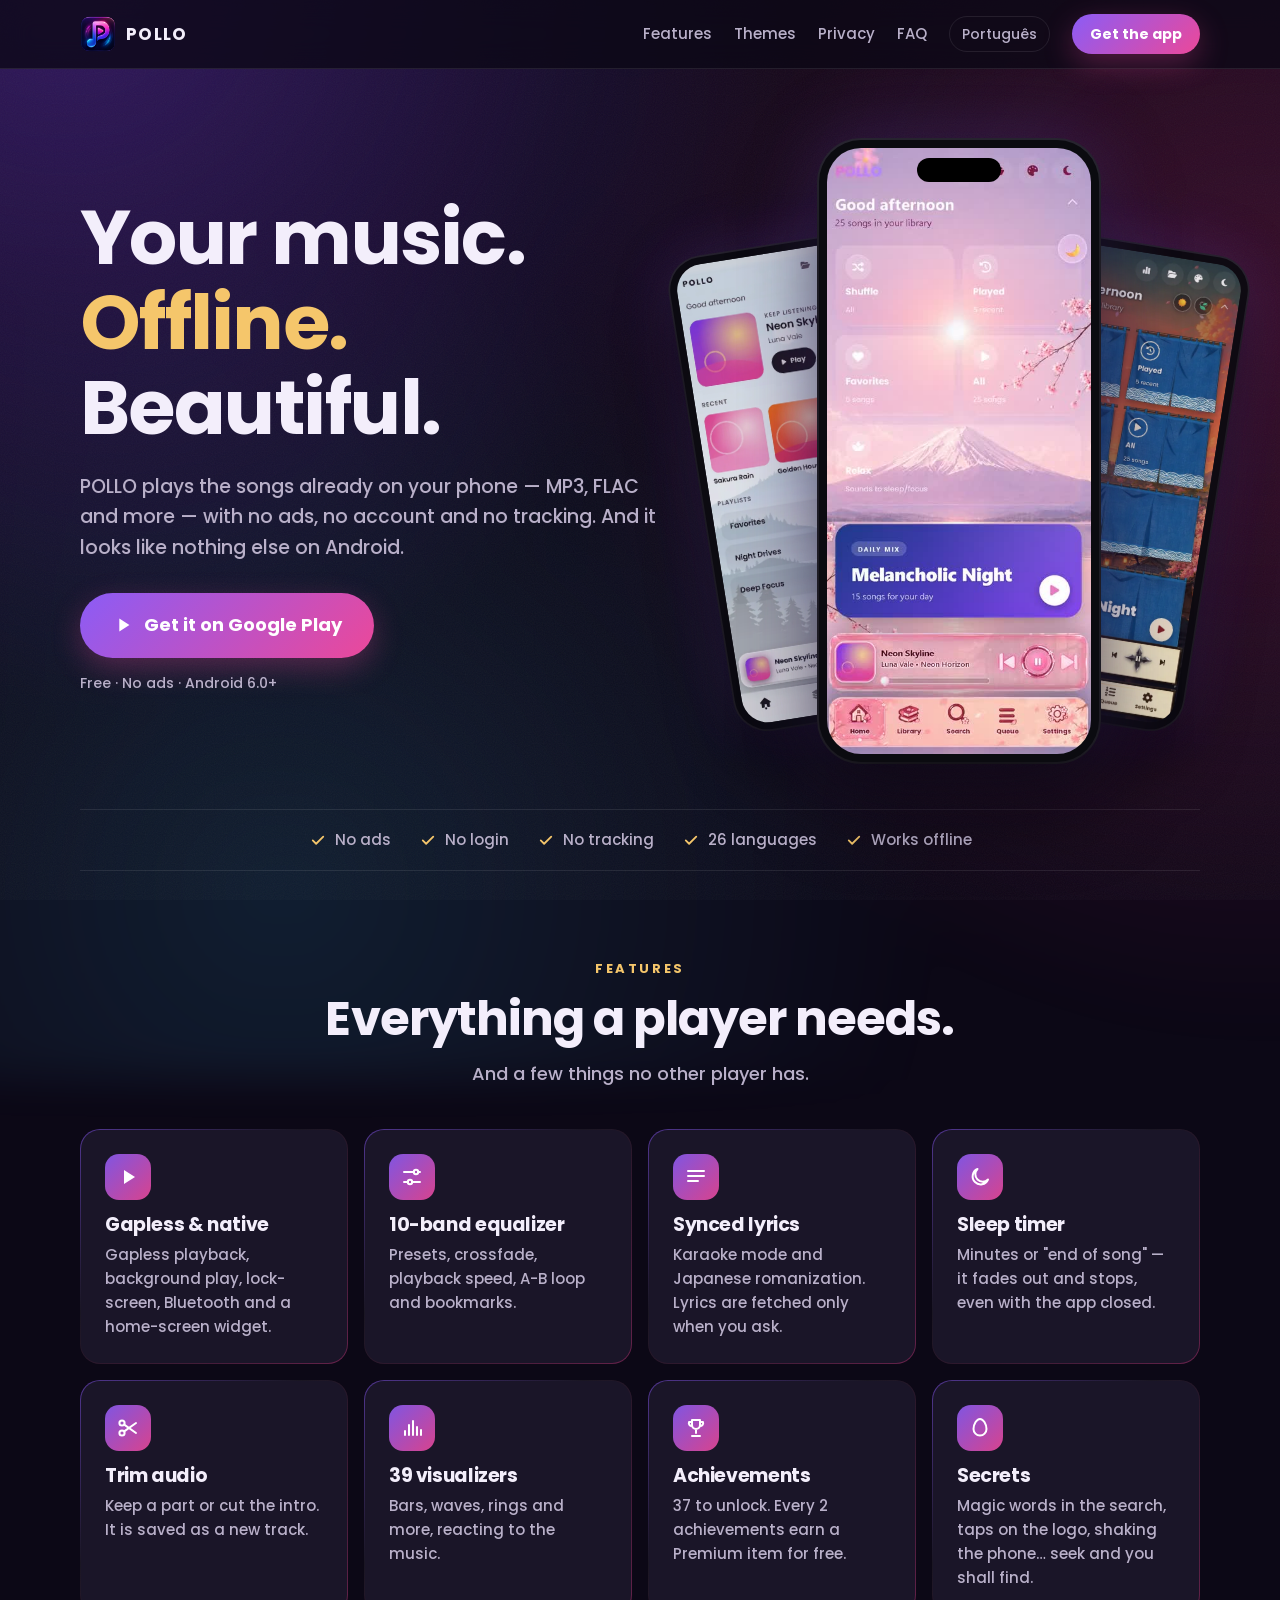
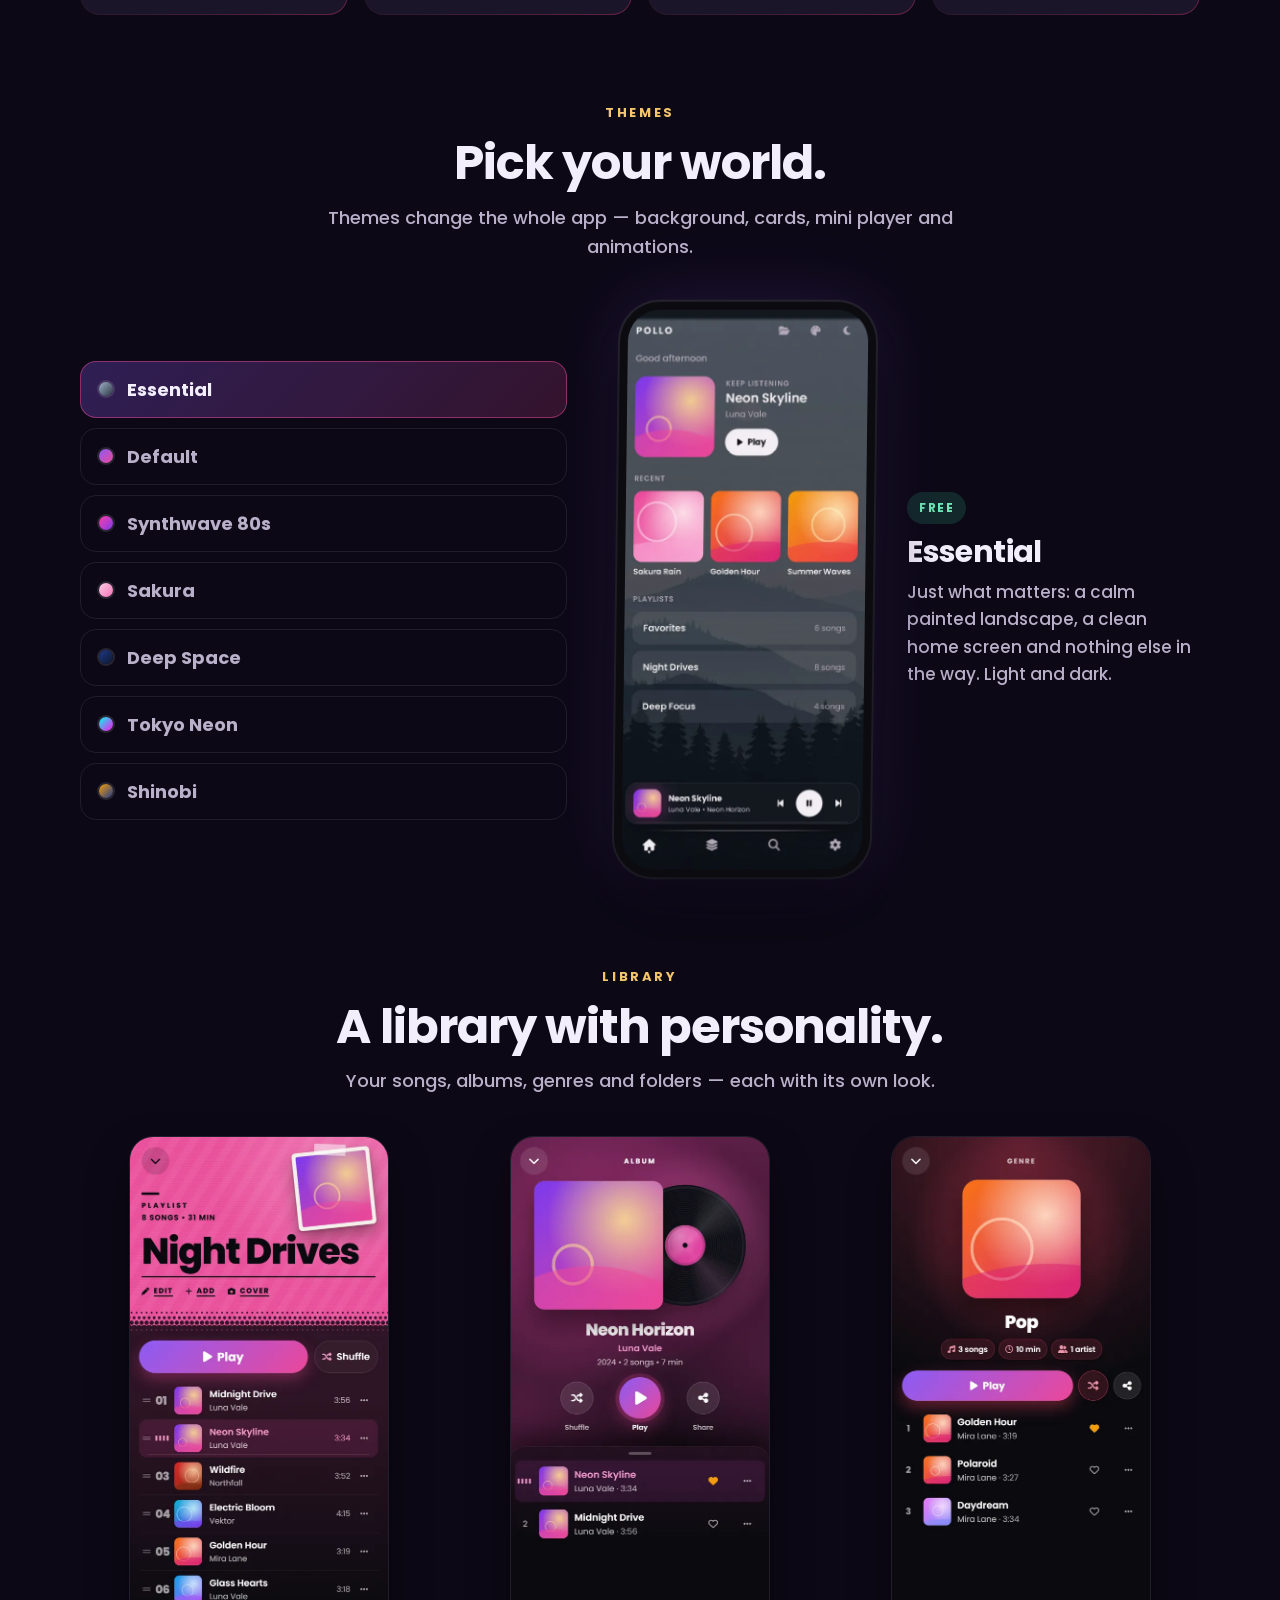
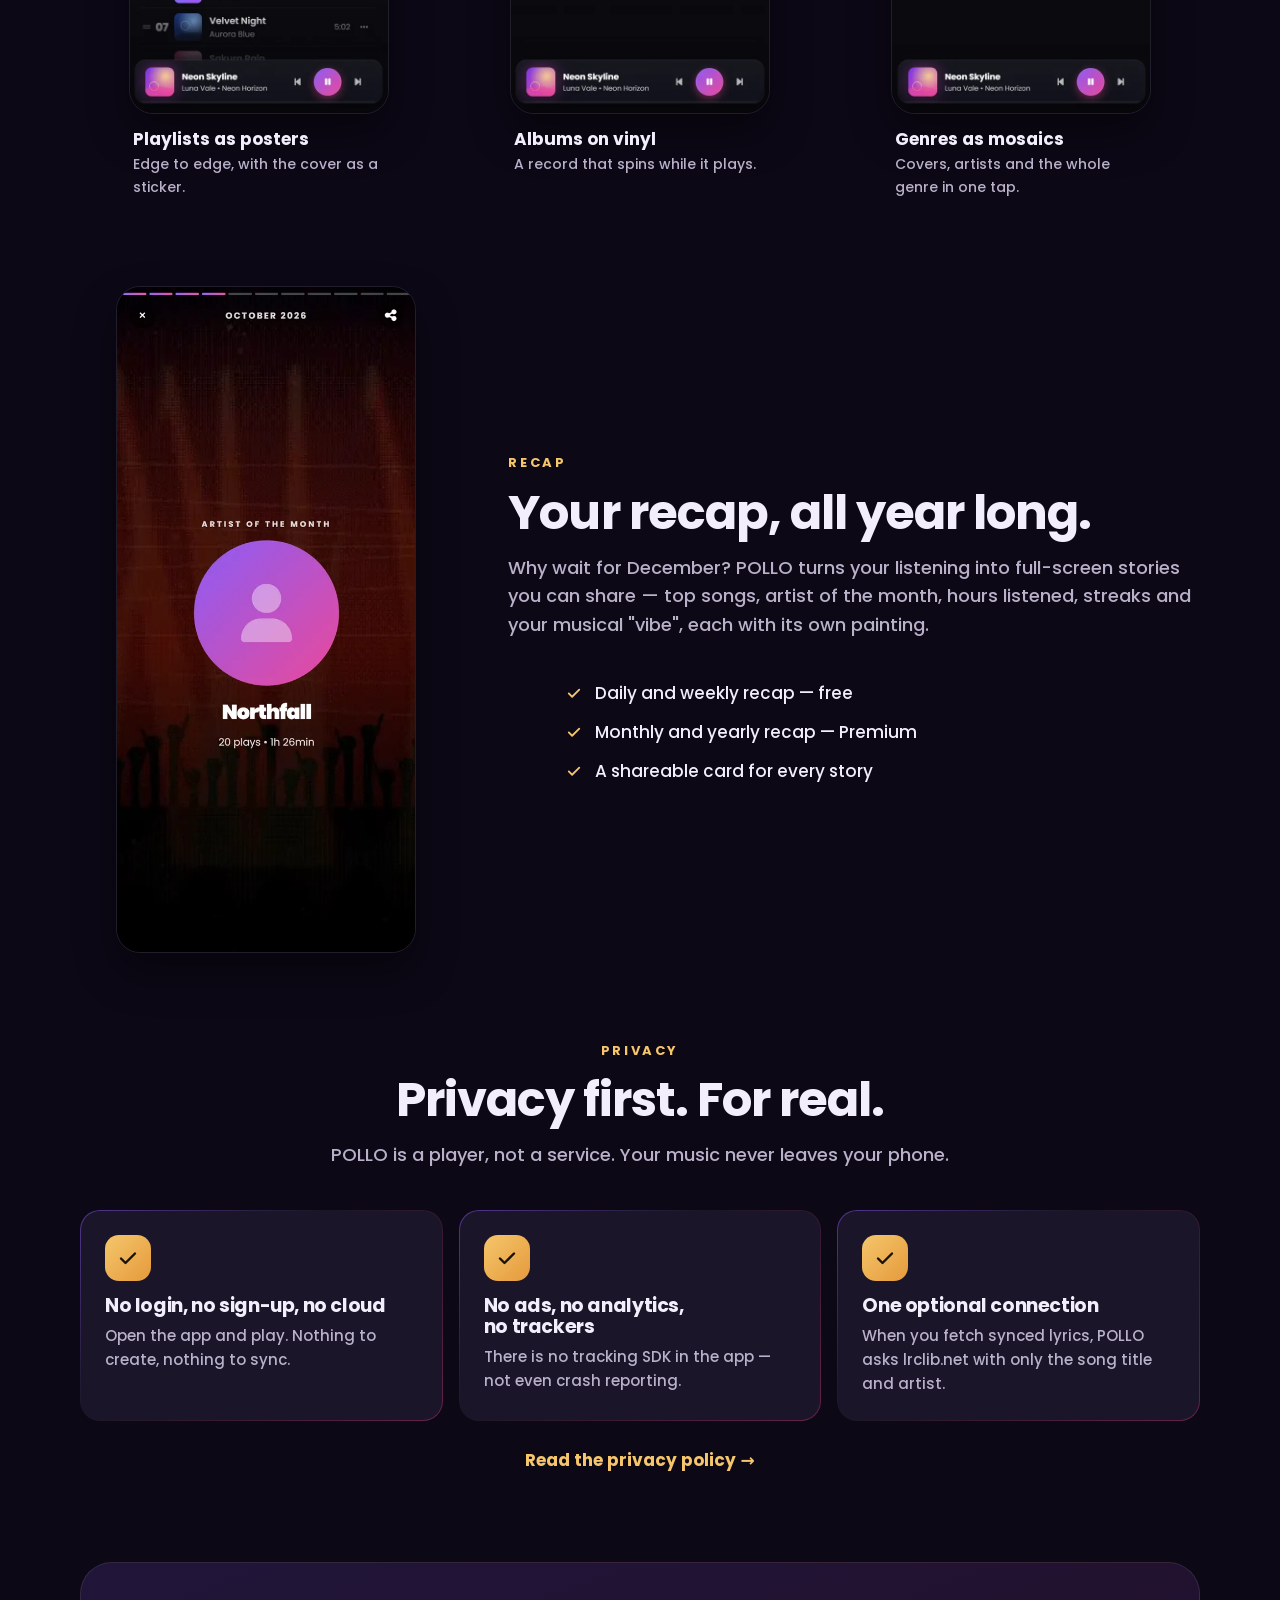
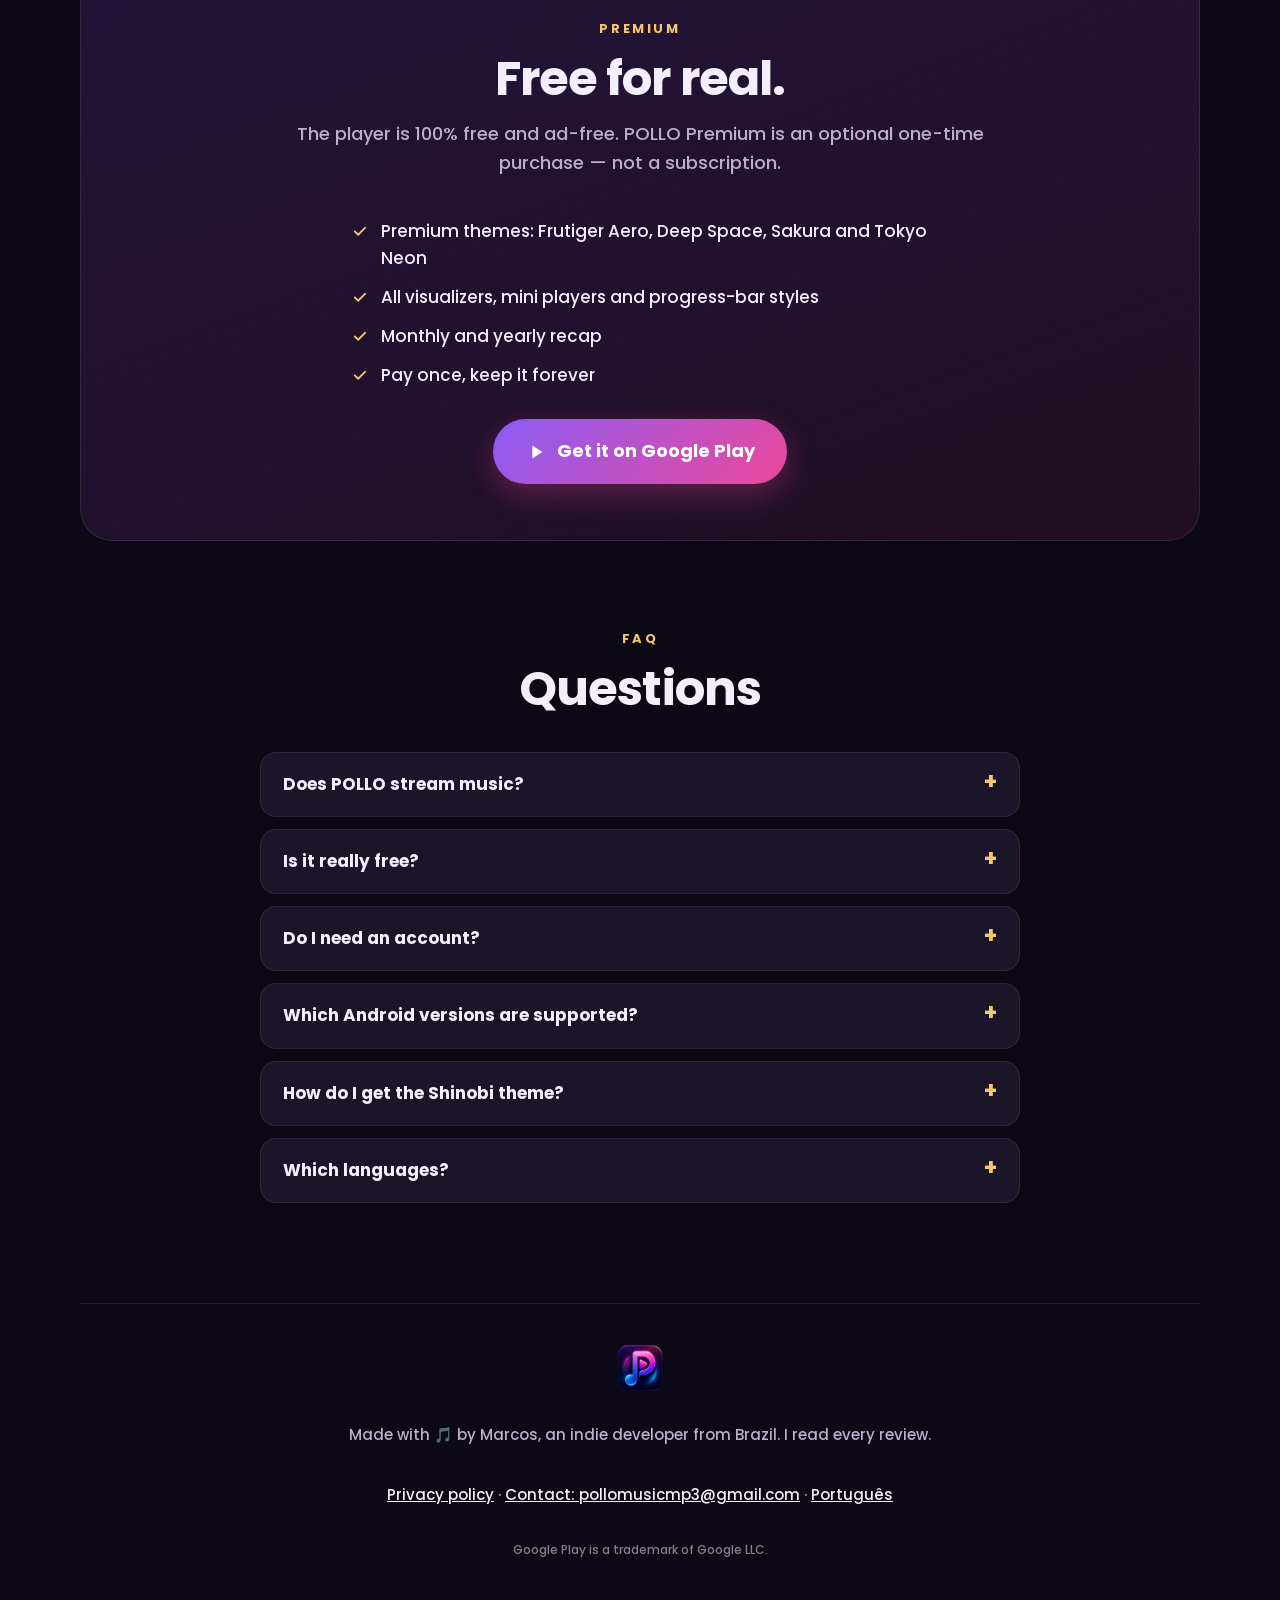
==== index.html @ 3d813485 "Site do POLLO Music Player (inglês e português) Co-Authored-By: Claude Opus 5.5 <noreply@anthropic.c" ====
<!doctype html>
<html lang="en">
<head>
<meta charset="utf-8">
<meta name="viewport" content="width=device-width, initial-scale=1, viewport-fit=cover">
<title>POLLO — Offline Music Player for Android</title>
<meta name="description" content="POLLO plays the music already on your phone — 100% offline, no ads, no account, no tracking. Themes, visualizers, a music recap and 26 languages.">
<meta property="og:title" content="POLLO — Offline Music Player for Android">
<meta property="og:description" content="POLLO plays the music already on your phone — 100% offline, no ads, no account, no tracking. Themes, visualizers, a music recap and 26 languages.">
<meta property="og:image" content="https://plmarcos.github.io/pollo/assets/img/og.jpg">
<meta property="og:url" content="https://plmarcos.github.io/pollo/">
<link rel="canonical" href="https://plmarcos.github.io/pollo/">
<meta property="og:type" content="website">
<meta name="twitter:card" content="summary_large_image">
<meta name="theme-color" content="#0c0816">
<link rel="icon" type="image/png" href="assets/img/favicon.png">
<link rel="alternate" hreflang="en" href="./">
<link rel="alternate" hreflang="pt-BR" href="pt/">
<link rel="preload" href="assets/fonts/Poppins-Bold.ttf" as="font" type="font/ttf" crossorigin>
<link rel="stylesheet" href="assets/site.css">
</head>
<body>
<header class="topo">
  <a class="marca" href="./"><img src="assets/img/icon.png" alt="" width="36" height="36"><span>POLLO</span></a>
  <nav aria-label="Menu">
    <a href="#features">Features</a><a href="#themes">Themes</a><a href="#privacy">Privacy</a><a href="#faq">FAQ</a>
  </nav>
  <a class="idioma" href="pt/" hreflang="pt-BR">Português</a>
  <a class="bt bt-p bt-peq" href="https://play.google.com/store/apps/details?id=com.sonora.player&hl=en">Get the app</a>
</header>

<main>
<section class="hero">
  <div class="hero-tx">
    <h1>Your music.<br><em>Offline.</em> Beautiful.</h1>
    <p class="sub">POLLO plays the songs already on your phone — MP3, FLAC and more — with no ads, no account and no tracking. And it looks like nothing else on Android.</p>
    <div class="ctas"><a class="bt bt-p bt-grande" href="https://play.google.com/store/apps/details?id=com.sonora.player&hl=en"><svg viewBox="0 0 24 24" width="22" height="22" aria-hidden="true"><path d="M8 5v14l11-7z" fill="currentColor"/></svg><span>Get it on Google Play</span></a></div>
    <p class="nota">Free · No ads · Android 6.0+</p>
  </div>
  <div class="leque" aria-hidden="true">
    <div class="cel cel-lado cel-esq"><img src="assets/img/essencial-claro.webp" alt="" width="270" height="600"></div>
    <div class="cel cel-lado cel-dir"><img src="assets/img/shinobi.webp" alt="" width="270" height="600"></div>
    <div class="cel cel-meio"><div class="ilha"></div><video src="assets/img/temas.mp4" poster="assets/img/temas-poster.jpg" autoplay muted loop playsinline></video></div>
    <div class="brilho"></div>
  </div>
</section>

<ul class="faixa"><li><svg viewBox="0 0 24 24" width="18" height="18" aria-hidden="true"><path d="M5 12.5l4.5 4.5L19 7.5" fill="none" stroke="currentColor" stroke-width="2.4" stroke-linecap="round" stroke-linejoin="round"/></svg>No ads</li><li><svg viewBox="0 0 24 24" width="18" height="18" aria-hidden="true"><path d="M5 12.5l4.5 4.5L19 7.5" fill="none" stroke="currentColor" stroke-width="2.4" stroke-linecap="round" stroke-linejoin="round"/></svg>No login</li><li><svg viewBox="0 0 24 24" width="18" height="18" aria-hidden="true"><path d="M5 12.5l4.5 4.5L19 7.5" fill="none" stroke="currentColor" stroke-width="2.4" stroke-linecap="round" stroke-linejoin="round"/></svg>No tracking</li><li><svg viewBox="0 0 24 24" width="18" height="18" aria-hidden="true"><path d="M5 12.5l4.5 4.5L19 7.5" fill="none" stroke="currentColor" stroke-width="2.4" stroke-linecap="round" stroke-linejoin="round"/></svg>26 languages</li><li><svg viewBox="0 0 24 24" width="18" height="18" aria-hidden="true"><path d="M5 12.5l4.5 4.5L19 7.5" fill="none" stroke="currentColor" stroke-width="2.4" stroke-linecap="round" stroke-linejoin="round"/></svg>Works offline</li></ul>

<section id="features" class="bloco revela">
  <p class="olho">Features</p><h2>Everything a player needs.</h2><p class="lead">And a few things no other player has.</p>
  <div class="grade"><article class="card"><div class="ic"><svg viewBox="0 0 24 24" width="24" height="24" aria-hidden="true"><path d="M8 5v14l11-7z" fill="currentColor"/></svg></div><h3>Gapless &amp; native</h3><p>Gapless playback, background play, lock-screen, Bluetooth and a home-screen widget.</p></article><article class="card"><div class="ic"><svg viewBox="0 0 24 24" width="24" height="24" aria-hidden="true"><path d="M4 7h10M18 7h2M4 17h4M12 17h8" stroke="currentColor" stroke-width="2" stroke-linecap="round"/><circle cx="16" cy="7" r="2.2" fill="none" stroke="currentColor" stroke-width="2"/><circle cx="10" cy="17" r="2.2" fill="none" stroke="currentColor" stroke-width="2"/></svg></div><h3>10-band equalizer</h3><p>Presets, crossfade, playback speed, A-B loop and bookmarks.</p></article><article class="card"><div class="ic"><svg viewBox="0 0 24 24" width="24" height="24" aria-hidden="true"><path d="M4 6h16M4 11h16M4 16h10" stroke="currentColor" stroke-width="2" stroke-linecap="round"/></svg></div><h3>Synced lyrics</h3><p>Karaoke mode and Japanese romanization. Lyrics are fetched only when you ask.</p></article><article class="card"><div class="ic"><svg viewBox="0 0 24 24" width="24" height="24" aria-hidden="true"><path d="M20 14.5A8 8 0 1 1 9.5 4a6.5 6.5 0 0 0 10.5 10.5z" fill="none" stroke="currentColor" stroke-width="2" stroke-linejoin="round"/></svg></div><h3>Sleep timer</h3><p>Minutes or &quot;end of song&quot; — it fades out and stops, even with the app closed.</p></article><article class="card"><div class="ic"><svg viewBox="0 0 24 24" width="24" height="24" aria-hidden="true"><circle cx="6" cy="7" r="2.6" fill="none" stroke="currentColor" stroke-width="2"/><circle cx="6" cy="17" r="2.6" fill="none" stroke="currentColor" stroke-width="2"/><path d="M8.2 8.6 20 17M8.2 15.4 20 7" stroke="currentColor" stroke-width="2" stroke-linecap="round"/></svg></div><h3>Trim audio</h3><p>Keep a part or cut the intro. It is saved as a new track.</p></article><article class="card"><div class="ic"><svg viewBox="0 0 24 24" width="24" height="24" aria-hidden="true"><path d="M5 15v4M9 9v10M13 5v14M17 11v8M21 14v5" stroke="currentColor" stroke-width="2" stroke-linecap="round"/></svg></div><h3>39 visualizers</h3><p>Bars, waves, rings and more, reacting to the music.</p></article><article class="card"><div class="ic"><svg viewBox="0 0 24 24" width="24" height="24" aria-hidden="true"><path d="M8 4h8v5a4 4 0 0 1-8 0zM8 6H5a3 3 0 0 0 3 4M16 6h3a3 3 0 0 1-3 4M12 13v4M8 20h8" fill="none" stroke="currentColor" stroke-width="2" stroke-linecap="round" stroke-linejoin="round"/></svg></div><h3>Achievements</h3><p>37 to unlock. Every 2 achievements earn a Premium item for free.</p></article><article class="card"><div class="ic"><svg viewBox="0 0 24 24" width="24" height="24" aria-hidden="true"><path d="M12 3c3.5 0 6.5 5.5 6.5 10a6.5 6.5 0 0 1-13 0C5.5 8.5 8.5 3 12 3z" fill="none" stroke="currentColor" stroke-width="2"/></svg></div><h3>Secrets</h3><p>Magic words in the search, taps on the logo, shaking the phone… seek and you shall find.</p></article></div>
</section>

<section id="themes" class="bloco revela">
  <p class="olho">Themes</p><h2>Pick your world.</h2><p class="lead">Themes change the whole app — background, cards, mini player and animations.</p>
  <div class="temas">
    <div class="temas-lista" role="tablist" aria-label="Themes"><button type="button" role="tab" class="tema-bt on" aria-selected="true" data-img="assets/img/essencial-escuro.webp" data-nome="Essential" data-selo="free" data-selotx="Free" data-desc="Just what matters: a calm painted landscape, a clean home screen and nothing else in the way. Light and dark."><span class="pt-cor pc-essencial-escuro"></span>Essential</button><button type="button" role="tab" class="tema-bt" aria-selected="false" data-img="assets/img/home-en.webp" data-nome="Default" data-selo="free" data-selotx="Free" data-desc="The original POLLO: colorful cards, daily mix and an animated aurora background."><span class="pt-cor pc-home-en"></span>Default</button><button type="button" role="tab" class="tema-bt" aria-selected="false" data-img="assets/img/synthwave.webp" data-nome="Synthwave 80s" data-selo="free" data-selotx="Free" data-desc="A neon sun, a glowing grid and the whole app in retro pink and purple."><span class="pt-cor pc-synthwave"></span>Synthwave 80s</button><button type="button" role="tab" class="tema-bt" aria-selected="false" data-img="assets/img/sakura.webp" data-nome="Sakura" data-selo="premium" data-selotx="Premium" data-desc="Cherry blossoms, Mount Fuji and petals falling across your library."><span class="pt-cor pc-sakura"></span>Sakura</button><button type="button" role="tab" class="tema-bt" aria-selected="false" data-img="assets/img/space.webp" data-nome="Deep Space" data-selo="premium" data-selotx="Premium" data-desc="Nebulas, planets and a hidden jump to hyperspace."><span class="pt-cor pc-space"></span>Deep Space</button><button type="button" role="tab" class="tema-bt" aria-selected="false" data-img="assets/img/tokyo.webp" data-nome="Tokyo Neon" data-selo="premium" data-selotx="Premium" data-desc="A rainy neon alley with glowing signs and reflections."><span class="pt-cor pc-tokyo"></span>Tokyo Neon</button><button type="button" role="tab" class="tema-bt" aria-selected="false" data-img="assets/img/shinobi.webp" data-nome="Shinobi" data-selo="earn" data-selotx="Earn it" data-desc="The trophy: unlock all regular achievements and ninjas move into your home screen."><span class="pt-cor pc-shinobi"></span>Shinobi</button></div>
    <div class="temas-palco">
      <div class="cel cel-tema"><img id="temaImg" src="assets/img/essencial-escuro.webp" alt="Essential" width="270" height="600"></div>
      <div class="temas-info" aria-live="polite"><span id="temaSelo" class="selo selo-free">Free</span><h3 id="temaNome">Essential</h3><p id="temaDesc">Just what matters: a calm painted landscape, a clean home screen and nothing else in the way. Light and dark.</p></div>
    </div>
  </div>
</section>

<section class="bloco revela">
  <p class="olho">Library</p><h2>A library with personality.</h2><p class="lead">Your songs, albums, genres and folders — each with its own look.</p>
  <div class="tres"><figure class="tela"><img src="assets/img/poster-en.webp" alt="Playlists as posters" loading="lazy" width="270" height="600"><figcaption><b>Playlists as posters</b><span>Edge to edge, with the cover as a sticker.</span></figcaption></figure><figure class="tela"><img src="assets/img/vinyl-en.webp" alt="Albums on vinyl" loading="lazy" width="270" height="600"><figcaption><b>Albums on vinyl</b><span>A record that spins while it plays.</span></figcaption></figure><figure class="tela"><img src="assets/img/mosaic-en.webp" alt="Genres as mosaics" loading="lazy" width="270" height="600"><figcaption><b>Genres as mosaics</b><span>Covers, artists and the whole genre in one tap.</span></figcaption></figure></div>
</section>

<section class="bloco duas revela">
  <figure class="tela grande"><img src="assets/img/recap-en.webp" alt="" loading="lazy" width="270" height="600"></figure>
  <div><p class="olho">Recap</p><h2>Your recap, all year long.</h2><p class="lead">Why wait for December? POLLO turns your listening into full-screen stories you can share — top songs, artist of the month, hours listened, streaks and your musical "vibe", each with its own painting.</p><ul class="lista"><li><svg viewBox="0 0 24 24" width="18" height="18" aria-hidden="true"><path d="M5 12.5l4.5 4.5L19 7.5" fill="none" stroke="currentColor" stroke-width="2.4" stroke-linecap="round" stroke-linejoin="round"/></svg>Daily and weekly recap — free</li><li><svg viewBox="0 0 24 24" width="18" height="18" aria-hidden="true"><path d="M5 12.5l4.5 4.5L19 7.5" fill="none" stroke="currentColor" stroke-width="2.4" stroke-linecap="round" stroke-linejoin="round"/></svg>Monthly and yearly recap — Premium</li><li><svg viewBox="0 0 24 24" width="18" height="18" aria-hidden="true"><path d="M5 12.5l4.5 4.5L19 7.5" fill="none" stroke="currentColor" stroke-width="2.4" stroke-linecap="round" stroke-linejoin="round"/></svg>A shareable card for every story</li></ul></div>
</section>

<section id="privacy" class="bloco priv revela">
  <p class="olho">Privacy</p><h2>Privacy first. For real.</h2><p class="lead">POLLO is a player, not a service. Your music never leaves your phone.</p>
  <div class="grade tres-col"><article class="card"><div class="ic ic-ouro"><svg viewBox="0 0 24 24" width="24" height="24" aria-hidden="true"><path d="M5 12.5l4.5 4.5L19 7.5" fill="none" stroke="currentColor" stroke-width="2.4" stroke-linecap="round" stroke-linejoin="round"/></svg></div><h3>No login, no sign-up, no cloud</h3><p>Open the app and play. Nothing to create, nothing to sync.</p></article><article class="card"><div class="ic ic-ouro"><svg viewBox="0 0 24 24" width="24" height="24" aria-hidden="true"><path d="M5 12.5l4.5 4.5L19 7.5" fill="none" stroke="currentColor" stroke-width="2.4" stroke-linecap="round" stroke-linejoin="round"/></svg></div><h3>No ads, no analytics, no trackers</h3><p>There is no tracking SDK in the app — not even crash reporting.</p></article><article class="card"><div class="ic ic-ouro"><svg viewBox="0 0 24 24" width="24" height="24" aria-hidden="true"><path d="M5 12.5l4.5 4.5L19 7.5" fill="none" stroke="currentColor" stroke-width="2.4" stroke-linecap="round" stroke-linejoin="round"/></svg></div><h3>One optional connection</h3><p>When you fetch synced lyrics, POLLO asks lrclib.net with only the song title and artist.</p></article></div>
  <p class="centro"><a class="link" href="https://pollomusicmp3-hue.github.io/pollo-privacy/">Read the privacy policy →</a></p>
</section>

<section class="bloco premium revela">
  <p class="olho">Premium</p><h2>Free for real.</h2><p class="lead">The player is 100% free and ad-free. POLLO Premium is an optional one-time purchase — not a subscription.</p>
  <ul class="lista"><li><svg viewBox="0 0 24 24" width="18" height="18" aria-hidden="true"><path d="M5 12.5l4.5 4.5L19 7.5" fill="none" stroke="currentColor" stroke-width="2.4" stroke-linecap="round" stroke-linejoin="round"/></svg>Premium themes: Frutiger Aero, Deep Space, Sakura and Tokyo Neon</li><li><svg viewBox="0 0 24 24" width="18" height="18" aria-hidden="true"><path d="M5 12.5l4.5 4.5L19 7.5" fill="none" stroke="currentColor" stroke-width="2.4" stroke-linecap="round" stroke-linejoin="round"/></svg>All visualizers, mini players and progress-bar styles</li><li><svg viewBox="0 0 24 24" width="18" height="18" aria-hidden="true"><path d="M5 12.5l4.5 4.5L19 7.5" fill="none" stroke="currentColor" stroke-width="2.4" stroke-linecap="round" stroke-linejoin="round"/></svg>Monthly and yearly recap</li><li><svg viewBox="0 0 24 24" width="18" height="18" aria-hidden="true"><path d="M5 12.5l4.5 4.5L19 7.5" fill="none" stroke="currentColor" stroke-width="2.4" stroke-linecap="round" stroke-linejoin="round"/></svg>Pay once, keep it forever</li></ul>
  <div class="ctas centro"><a class="bt bt-p bt-grande" href="https://play.google.com/store/apps/details?id=com.sonora.player&hl=en"><svg viewBox="0 0 24 24" width="22" height="22" aria-hidden="true"><path d="M8 5v14l11-7z" fill="currentColor"/></svg><span>Get it on Google Play</span></a></div>
</section>

<section id="faq" class="bloco revela">
  <p class="olho">FAQ</p><h2>Questions</h2>
  <div class="faq"><details><summary>Does POLLO stream music?</summary><p>No. POLLO plays the music files already on your phone (MP3, FLAC, WAV, M4A, AAC, OGG, OPUS, WMA). It does not stream or download music.</p></details><details><summary>Is it really free?</summary><p>Yes. Everything a player needs is free and there are no ads. Premium is an optional one-time purchase for extra looks and the monthly and yearly recap.</p></details><details><summary>Do I need an account?</summary><p>No. There is no login, no sign-up and no cloud. Your library, playlists and favorites stay on your phone.</p></details><details><summary>Which Android versions are supported?</summary><p>Android 6.0 or higher.</p></details><details><summary>How do I get the Shinobi theme?</summary><p>Unlock all the regular achievements — Shinobi is the trophy. It is not part of Premium.</p></details><details><summary>Which languages?</summary><p>26 — English, Portuguese, Spanish, French, German, Italian, Dutch, Polish, Romanian, Russian, Ukrainian, Greek, Turkish, Hindi, Bengali, Tamil, Telugu, Indonesian, Malay, Filipino, Vietnamese, Thai, Japanese, Korean and Chinese (Simplified and Traditional).</p></details></div>
</section>
</main>

<footer class="rodape">
  <img src="assets/img/icon.png" alt="" width="48" height="48">
  <p>Made with 🎵 by Marcos, an indie developer from Brazil. I read every review.</p>
  <p class="links"><a href="https://pollomusicmp3-hue.github.io/pollo-privacy/">Privacy policy</a> · <a href="mailto:pollomusicmp3@gmail.com">Contact: pollomusicmp3@gmail.com</a> · <a href="pt/">Português</a></p>
  <p class="mini">Google Play is a trademark of Google LLC.</p>
</footer>

<div class="barra-fixa"><img src="assets/img/icon.png" alt="" width="36" height="36"><span><b>POLLO</b><small>Free on Google Play</small></span><a class="bt bt-p bt-peq" href="https://play.google.com/store/apps/details?id=com.sonora.player&hl=en">Get the app</a></div>
<img class="galinha-voa" src="assets/img/galinha.png" alt="" aria-hidden="true">
<script src="assets/site.js" defer></script>
</body>
</html>
---- assets/site.css ----
@font-face{font-family:Poppins;src:url(fonts/Poppins-Medium.ttf) format("truetype");font-weight:500;font-display:swap}
@font-face{font-family:Poppins;src:url(fonts/Poppins-Bold.ttf) format("truetype");font-weight:700;font-display:swap}
:root{--fundo:#0c0816;--fundo2:#141022;--cartao:#1a1528;--linha:rgba(255,255,255,.09);--texto:#f3eefb;--suave:#b9b0c9;--roxo:#8b5cf6;--rosa:#ec4899;--ouro:#f5c66b;color-scheme:dark}
*{box-sizing:border-box}
html{scroll-behavior:smooth}
body{margin:0;background:var(--fundo);color:var(--texto);font:500 17px/1.6 Poppins,system-ui,sans-serif;-webkit-font-smoothing:antialiased;overflow-x:hidden}
body:before{content:"";position:fixed;inset:-20%;z-index:-1;background:radial-gradient(circle at 18% 12%,rgba(124,58,237,.35),transparent 40%),radial-gradient(circle at 85% 40%,rgba(219,39,119,.22),transparent 42%),radial-gradient(circle at 30% 85%,rgba(56,189,248,.12),transparent 40%);filter:blur(20px)}
a{color:inherit}
img{max-width:100%;display:block}
h1,h2,h3{line-height:1.12;margin:0;text-wrap:balance;letter-spacing:-.02em}
h1 em,h2 em{font-style:normal;color:var(--ouro)}
.topo{position:sticky;top:0;z-index:10;display:flex;align-items:center;gap:22px;padding:14px max(16px,calc((100vw - 1120px)/2));background:rgba(12,8,22,.78);-webkit-backdrop-filter:blur(14px);backdrop-filter:blur(14px);border-bottom:1px solid var(--linha)}
.marca{display:flex;align-items:center;gap:10px;text-decoration:none;font-weight:700;letter-spacing:.08em}
.marca img{border-radius:10px}
.topo nav{display:flex;gap:22px;margin-left:auto;font-size:15px}
.topo nav a{text-decoration:none;color:var(--suave)}
.topo nav a:hover,.idioma:hover{color:var(--texto)}
.idioma{font-size:14px;color:var(--suave);text-decoration:none;border:1px solid var(--linha);padding:6px 12px;border-radius:999px}
.bt{display:inline-flex;align-items:center;gap:10px;text-decoration:none;font-weight:700;border-radius:999px;padding:16px 28px;transition:transform .15s,box-shadow .2s}
.bt-p{background:linear-gradient(135deg,var(--roxo),var(--rosa));color:#fff;box-shadow:0 10px 30px rgba(236,72,153,.3)}
.bt-p:hover{transform:translateY(-2px);box-shadow:0 14px 36px rgba(236,72,153,.42)}
.bt-peq{padding:9px 18px;font-size:14px}
main{padding:0 16px}
.hero{max-width:1120px;margin:0 auto;display:grid;grid-template-columns:minmax(0,1.1fr) minmax(0,.9fr);gap:48px;align-items:center;padding:72px 0 48px}
.hero h1{font-size:clamp(44px,6.4vw,76px)}
.sub{font-size:19px;color:var(--suave);max-width:34em;margin:22px 0 30px}
.nota{color:var(--suave);font-size:14px;margin-top:14px}
.ctas{display:flex;gap:14px;flex-wrap:wrap}
.hero-cel{display:flex;justify-content:center;perspective:1600px}
.cel{position:relative;width:min(320px,78vw);aspect-ratio:412/915;border-radius:46px;background:#0b0b10;padding:10px;box-shadow:0 40px 80px rgba(0,0,0,.6),0 0 0 2px #2a2733,0 0 80px rgba(139,92,246,.25);transform:rotateY(-10deg) rotateX(4deg)}
.cel video{width:100%;height:100%;object-fit:cover;border-radius:37px;display:block;background:#000}
.ilha{position:absolute;top:18px;left:50%;width:84px;height:24px;margin-left:-42px;border-radius:12px;background:#000;z-index:2}
.faixa{list-style:none;margin:0 auto;padding:18px 16px;max-width:1120px;display:flex;flex-wrap:wrap;justify-content:center;gap:12px 28px;border-top:1px solid var(--linha);border-bottom:1px solid var(--linha);color:var(--suave);font-size:15px}
.faixa li{display:flex;align-items:center;gap:8px}
.faixa svg,.lista svg{color:var(--ouro);flex:none}
.bloco{max-width:1120px;margin:0 auto;padding:88px 0 0}
.bloco h2{font-size:clamp(32px,4.4vw,48px);text-align:center}
.lead{color:var(--suave);text-align:center;max-width:40em;margin:14px auto 40px;font-size:18px}
.grade{display:grid;grid-template-columns:repeat(auto-fill,minmax(240px,1fr));gap:16px}
.card{background:var(--cartao);border:1px solid var(--linha);border-radius:20px;padding:24px}
.card h3{font-size:19px;margin:14px 0 8px}
.card p{margin:0;color:var(--suave);font-size:15px}
.ic{width:46px;height:46px;border-radius:14px;display:grid;place-items:center;color:#fff;background:linear-gradient(135deg,rgba(139,92,246,.9),rgba(236,72,153,.9))}
.trilho{display:flex;gap:18px;overflow-x:auto;padding:4px 4px 18px;scroll-snap-type:x mandatory;scrollbar-width:thin}
.tela{margin:0;flex:none;width:230px;scroll-snap-align:start}
.tela img{width:100%;height:auto;aspect-ratio:9/20;object-fit:cover;object-position:top;border-radius:24px;border:1px solid var(--linha);box-shadow:0 20px 40px rgba(0,0,0,.4)}
.tela figcaption{padding:12px 4px 0;display:flex;flex-direction:column}
.tela figcaption b{font-size:17px}
.tela figcaption span{color:var(--suave);font-size:14px}
.tres{display:grid;grid-template-columns:repeat(3,minmax(0,1fr));gap:24px;justify-items:center}
.tres .tela{width:min(260px,100%)}
.duas{display:grid;grid-template-columns:minmax(0,.7fr) minmax(0,1.3fr);gap:56px;align-items:center}
.duas h2,.duas .lead{text-align:left;margin-left:0}
.tela.grande{width:min(300px,100%);justify-self:center}
.lista{list-style:none;padding:0;margin:0 auto;max-width:34em;display:grid;gap:12px}
.lista li{display:flex;gap:12px;align-items:flex-start}
.lista svg{margin-top:4px}
.tres-col{grid-template-columns:repeat(3,minmax(0,1fr))}
.centro{text-align:center;justify-content:center}
.link{color:var(--ouro);font-weight:700;text-decoration:none}
.priv .centro{margin-top:26px}
.premium{background:linear-gradient(160deg,rgba(139,92,246,.16),rgba(236,72,153,.1));border:1px solid var(--linha);border-radius:32px;padding:56px 24px;margin-top:88px}
.premium .ctas{margin-top:30px}
.faq{max-width:760px;margin:36px auto 0;display:grid;gap:12px}
.faq details{background:var(--cartao);border:1px solid var(--linha);border-radius:16px;padding:18px 22px}
.faq summary{cursor:pointer;font-weight:700;list-style:none;display:flex;justify-content:space-between;gap:16px}
.faq summary::-webkit-details-marker{display:none}
.faq summary:after{content:"+";color:var(--ouro);font-size:22px;line-height:1}
.faq details[open] summary:after{content:"–"}
.faq p{color:var(--suave);margin:12px 0 0}
.rodape{max-width:1120px;margin:100px auto 0;padding:40px 16px 56px;border-top:1px solid var(--linha);text-align:center;color:var(--suave);font-size:15px;display:flex;flex-direction:column;align-items:center;gap:6px}
.rodape img{border-radius:12px;margin-bottom:10px}
.rodape .links a{color:var(--texto)}
.rodape .mini{font-size:12px;opacity:.7}
@media (max-width:820px){
  .topo nav{display:none}
  .idioma{margin-left:auto}
  .hero{grid-template-columns:1fr;text-align:center;padding-top:44px;gap:40px}
  .sub{margin-left:auto;margin-right:auto}
  .ctas{justify-content:center}
  .cel{transform:none}
  .tres{grid-template-columns:1fr}
  .duas{grid-template-columns:1fr;gap:28px}
  .duas h2,.duas .lead{text-align:center;margin-left:auto}
  .tres-col{grid-template-columns:1fr}
  .bloco{padding-top:64px}
}
@media (prefers-reduced-motion:reduce){html{scroll-behavior:auto}.bt{transition:none}}
@media (max-width:820px){
  .grade:not(.tres-col){grid-template-columns:repeat(2,minmax(0,1fr));gap:12px}
  .grade:not(.tres-col) .card{padding:18px 16px}
  .grade:not(.tres-col) .card h3{font-size:16px}
  .grade:not(.tres-col) .card p{font-size:13.5px}
}

/* ===== v2 (01/11/2026) ===== */
body:after{content:"";position:fixed;inset:0;z-index:-1;pointer-events:none;opacity:.05;background-image:url("data:image/svg+xml;utf8,<svg xmlns='http://www.w3.org/2000/svg' width='160' height='160'><filter id='n'><feTurbulence type='fractalNoise' baseFrequency='.9' numOctaves='2'/></filter><rect width='160' height='160' filter='url(%23n)'/></svg>")}
.olho{margin:0 0 12px;text-align:center;font-size:13px;font-weight:700;letter-spacing:.2em;text-transform:uppercase;color:var(--ouro)}
.duas .olho{text-align:left}
.bt-grande{padding:18px 32px;font-size:18px}
/* topo: três celulares em leque */
.leque{position:relative;height:620px;display:flex;justify-content:center;align-items:center}
.leque .cel{position:absolute;width:250px;padding:8px;border-radius:38px}
.leque .cel img{width:100%;height:100%;object-fit:cover;object-position:top;border-radius:31px;display:block}
.leque .cel-meio{width:280px;z-index:3;transform:none;border-radius:42px}
.leque .cel-meio video{border-radius:34px}
.leque .cel-esq{z-index:2;transform:translateX(-150px) translateY(30px) rotate(-9deg) scale(.86);opacity:.9}
.leque .cel-dir{z-index:2;transform:translateX(150px) translateY(30px) rotate(9deg) scale(.86);opacity:.9}
.brilho{position:absolute;width:520px;height:520px;border-radius:50%;background:radial-gradient(circle,rgba(236,72,153,.35),rgba(139,92,246,.18) 45%,transparent 70%);filter:blur(30px);z-index:1;animation:pulsa 6s ease-in-out infinite alternate}
@keyframes pulsa{to{transform:scale(1.12);opacity:.8}}
/* cartões com borda em degradê */
.card{position:relative;background:linear-gradient(var(--cartao),var(--cartao)) padding-box,linear-gradient(140deg,rgba(139,92,246,.55),rgba(255,255,255,.06) 40%,rgba(236,72,153,.4)) border-box;border:1px solid transparent;transition:transform .2s}
.card:hover{transform:translateY(-3px)}
.ic-ouro{background:linear-gradient(135deg,#f5c66b,#e59a3c);color:#1a1205}
/* seletor de temas */
.temas{display:grid;grid-template-columns:minmax(0,1fr) minmax(0,1.2fr);gap:48px;align-items:center}
.temas-lista{display:flex;flex-direction:column;gap:10px}
.tema-bt{display:flex;align-items:center;gap:14px;width:100%;text-align:left;font:700 18px Poppins,system-ui,sans-serif;color:var(--suave);background:transparent;border:1px solid var(--linha);border-radius:16px;padding:14px 18px;cursor:pointer;transition:background .2s,color .2s,border-color .2s}
.tema-bt:hover{color:var(--texto);border-color:rgba(255,255,255,.2)}
.tema-bt.on{color:var(--texto);background:linear-gradient(135deg,rgba(139,92,246,.28),rgba(236,72,153,.18));border-color:rgba(236,72,153,.5)}
.pt-cor{width:14px;height:14px;border-radius:50%;flex:none;box-shadow:0 0 0 2px rgba(255,255,255,.12)}
.pc-essencial-escuro{background:linear-gradient(135deg,#9fb3c8,#2b3442)}
.pc-home-en,.pc-home-pt{background:linear-gradient(135deg,#8b5cf6,#ec4899)}
.pc-synthwave{background:linear-gradient(135deg,#ff3ea5,#7c3aed)}
.pc-sakura{background:linear-gradient(135deg,#fbcfe8,#f472b6)}
.pc-space{background:linear-gradient(135deg,#1e3a8a,#0f172a)}
.pc-tokyo{background:linear-gradient(135deg,#00fff0,#ff10f0)}
.pc-shinobi{background:linear-gradient(135deg,#f59e0b,#1e3a8a)}
.temas-palco{display:flex;align-items:center;gap:32px}
.cel-tema{position:relative;flex:none;width:260px;aspect-ratio:412/915;padding:8px;border-radius:40px;background:#0b0b10;box-shadow:0 30px 70px rgba(0,0,0,.55),0 0 0 2px #2a2733,0 0 70px rgba(139,92,246,.2)}
.cel-tema img{width:100%;height:100%;object-fit:cover;object-position:top;border-radius:32px;transition:opacity .18s,transform .18s}
.cel-tema img.troca{opacity:0;transform:scale(.98)}
.temas-info h3{font-size:30px;margin:12px 0 10px}
.temas-info p{color:var(--suave);margin:0}
.selo{display:inline-block;font-size:12px;font-weight:700;letter-spacing:.12em;text-transform:uppercase;padding:6px 12px;border-radius:999px}
.selo-free{background:rgba(52,211,153,.16);color:#6ee7b7}
.selo-premium{background:rgba(245,198,107,.16);color:var(--ouro)}
.selo-earn{background:rgba(236,72,153,.16);color:#f9a8d4}
/* revelação ao rolar (só com JS ligado) */
.js .revela{opacity:0;transform:translateY(28px);transition:opacity .7s ease,transform .7s ease}
.js .revela.visto{opacity:1;transform:none}
/* barra fixa no celular */
.barra-fixa{display:none}
/* o segredo */
.galinha-voa{position:fixed;left:-120px;top:40%;width:55px;height:65px;object-fit:cover;object-position:0 0;image-rendering:pixelated;z-index:50;pointer-events:none;opacity:0;transform:scale(2)}
.galinha-voa.voa{opacity:1;animation:voa 3.2s linear forwards,asas .4s steps(8) infinite}
@keyframes voa{0%{left:-120px;top:55%}50%{top:30%}100%{left:calc(100vw + 120px);top:45%}}
@keyframes asas{from{object-position:0 0}to{object-position:-440px 0}}
@media (max-width:980px){
  .temas{grid-template-columns:1fr;gap:28px}
  .temas-lista{flex-direction:row;flex-wrap:wrap;justify-content:center}
  .tema-bt{width:auto;font-size:15px;padding:10px 14px}
  .temas-palco{flex-direction:column;text-align:center}
}
@media (max-width:820px){
  .leque{height:520px}
  .leque .cel-meio{width:240px}
  .leque .cel-lado{width:200px}
  .leque .cel-esq{transform:translateX(-95px) translateY(26px) rotate(-9deg) scale(.82)}
  .leque .cel-dir{transform:translateX(95px) translateY(26px) rotate(9deg) scale(.82)}
  .brilho{width:380px;height:380px}
  .duas .olho{text-align:center}
  .barra-fixa{display:flex;position:fixed;left:12px;right:12px;bottom:calc(12px + env(safe-area-inset-bottom,0px));z-index:20;align-items:center;gap:12px;padding:10px 10px 10px 14px;border-radius:20px;background:rgba(20,16,34,.92);-webkit-backdrop-filter:blur(12px);backdrop-filter:blur(12px);border:1px solid var(--linha);box-shadow:0 12px 30px rgba(0,0,0,.5);transform:translateY(140%);transition:transform .35s}
  .barra-fixa.on{transform:none}
  .barra-fixa img{border-radius:9px}
  .barra-fixa span{flex:1;display:flex;flex-direction:column;line-height:1.2}
  .barra-fixa small{color:var(--suave);font-size:12px}
  .rodape{padding-bottom:110px}
}
@media (prefers-reduced-motion:reduce){.brilho{animation:none}.card,.tema-bt,.cel-tema img{transition:none}}
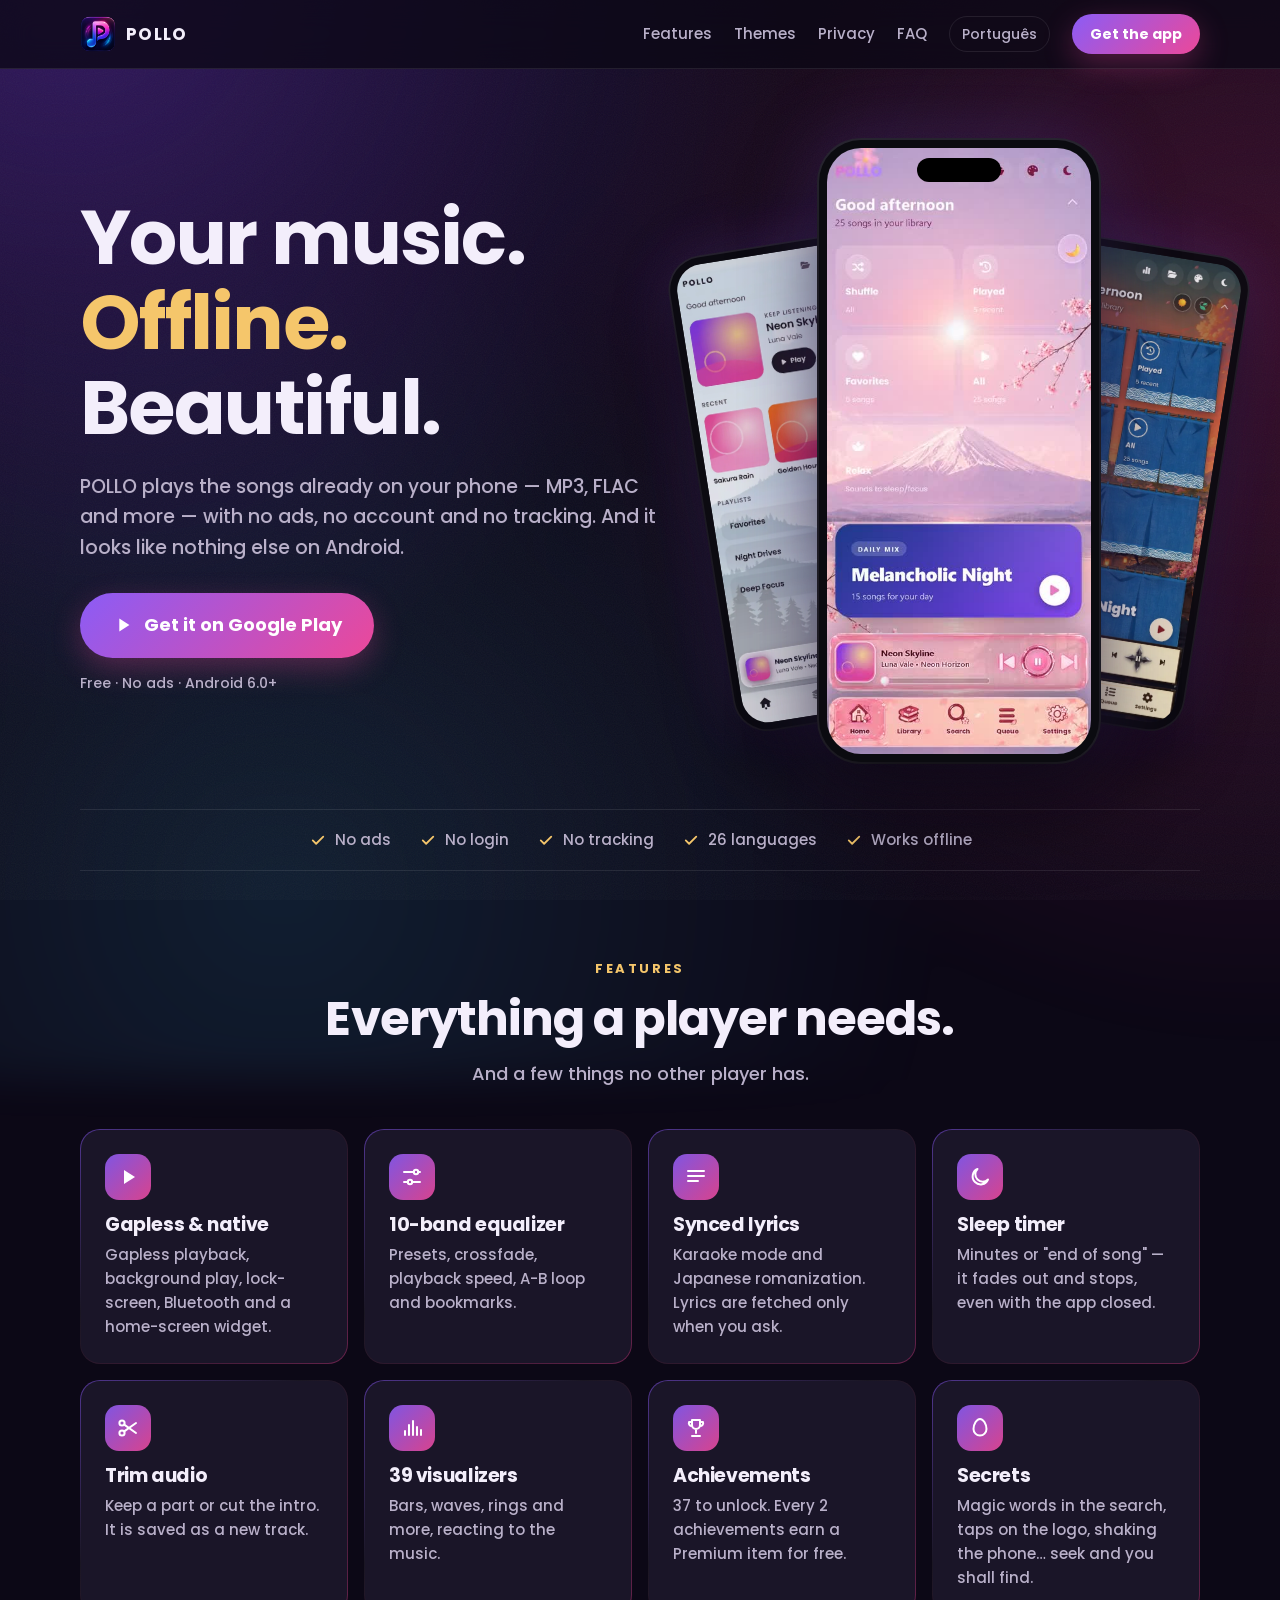
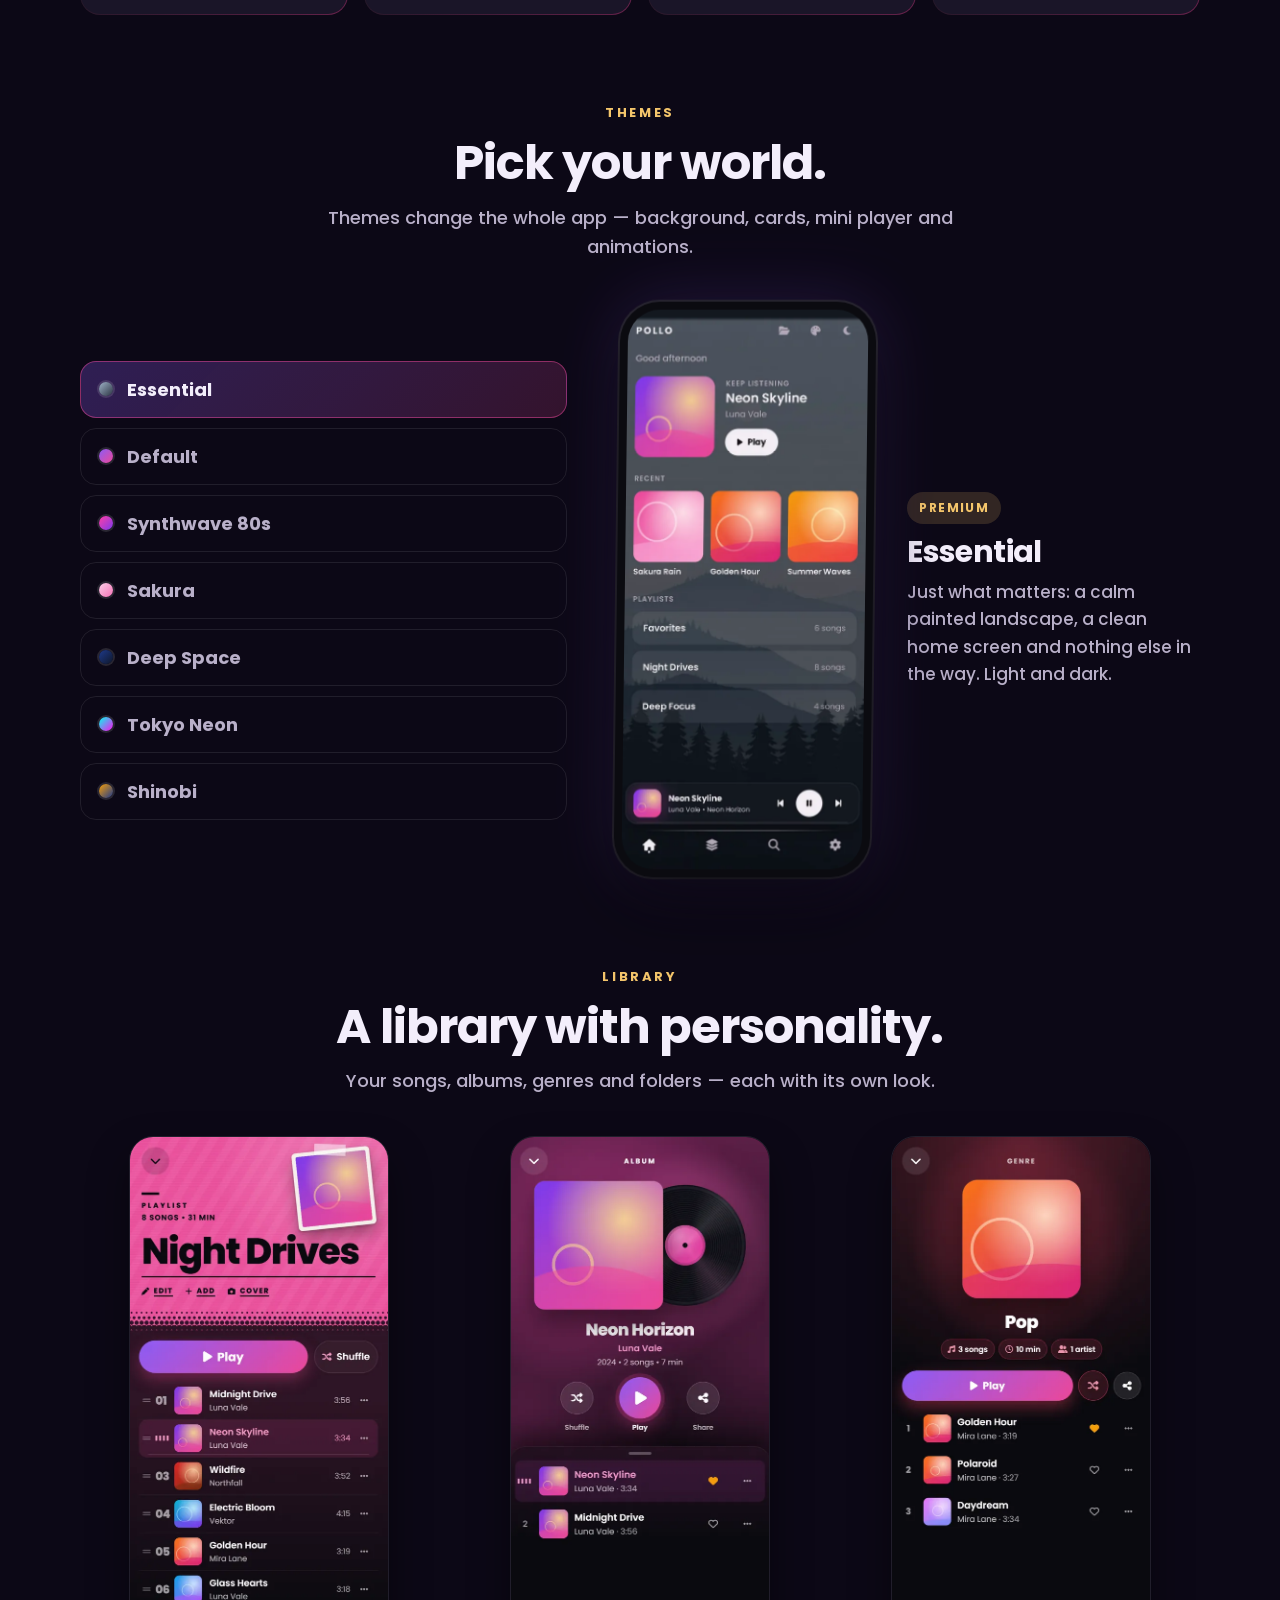
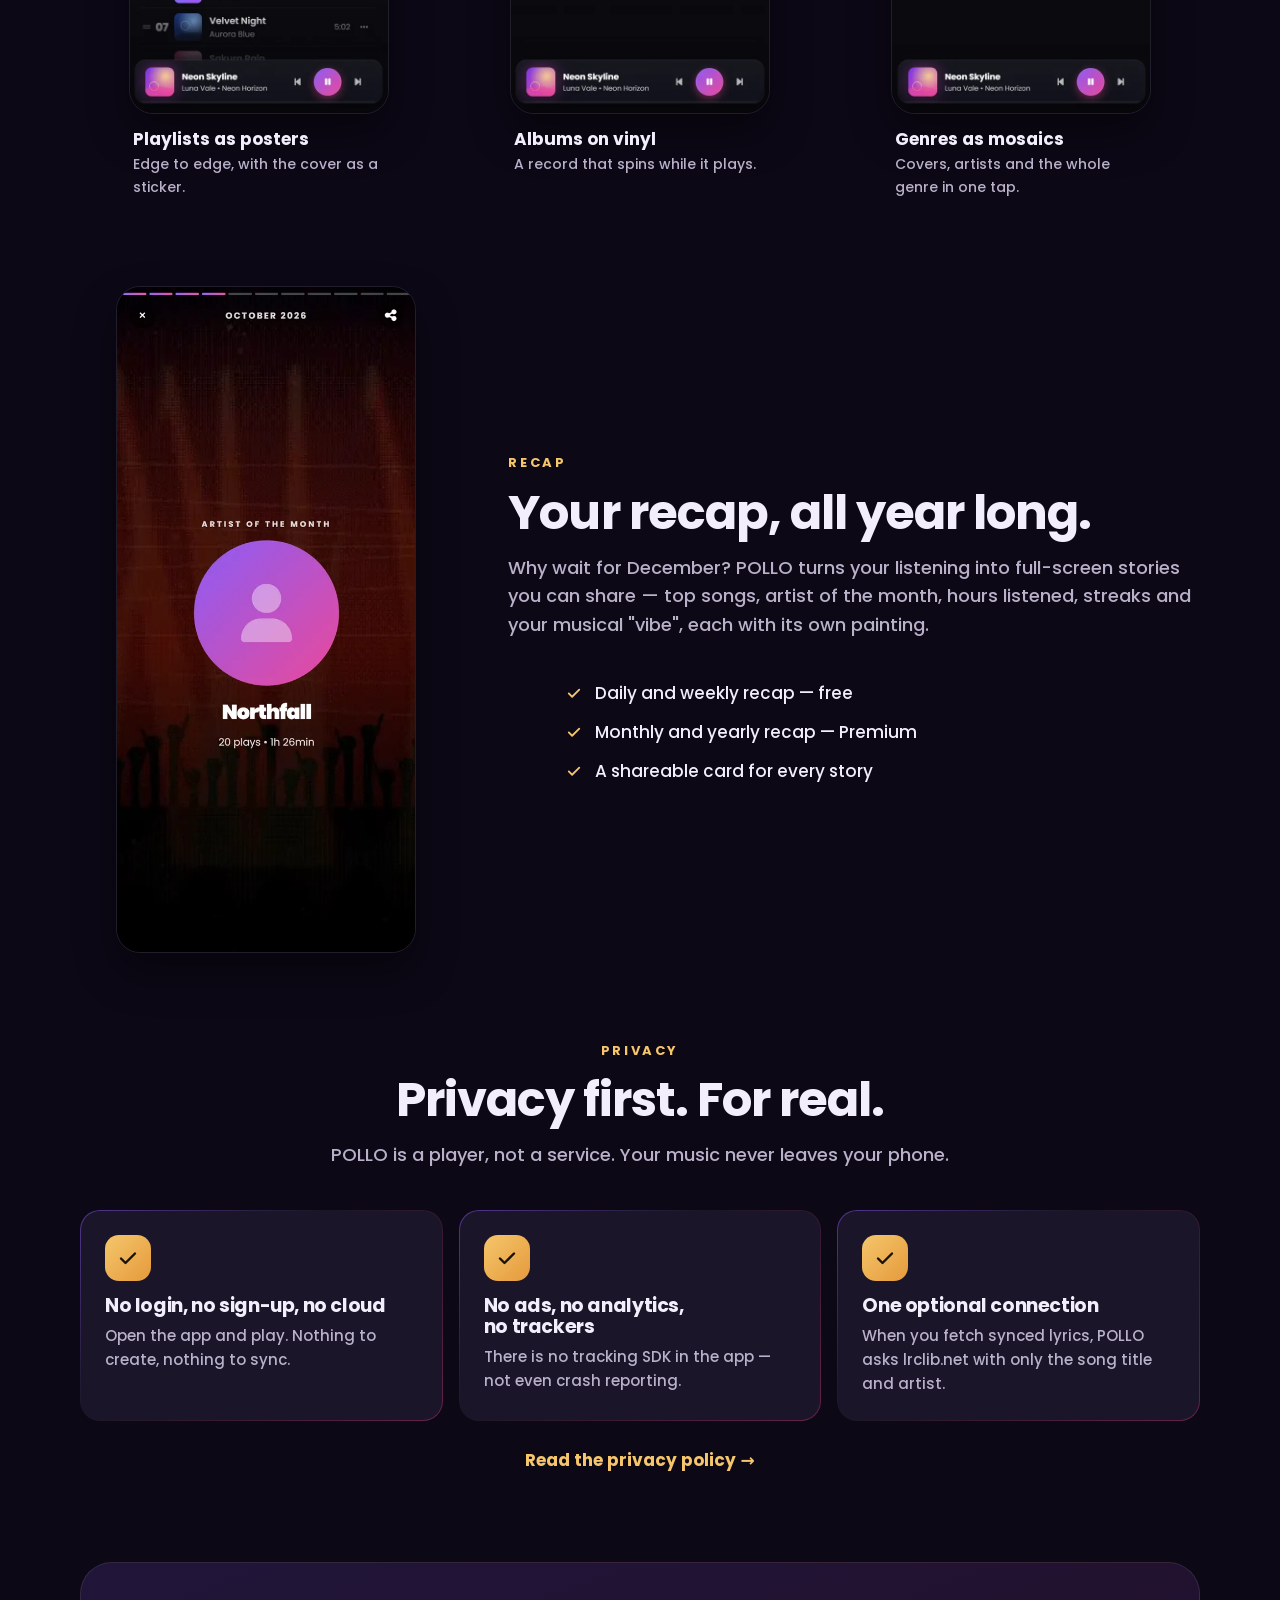
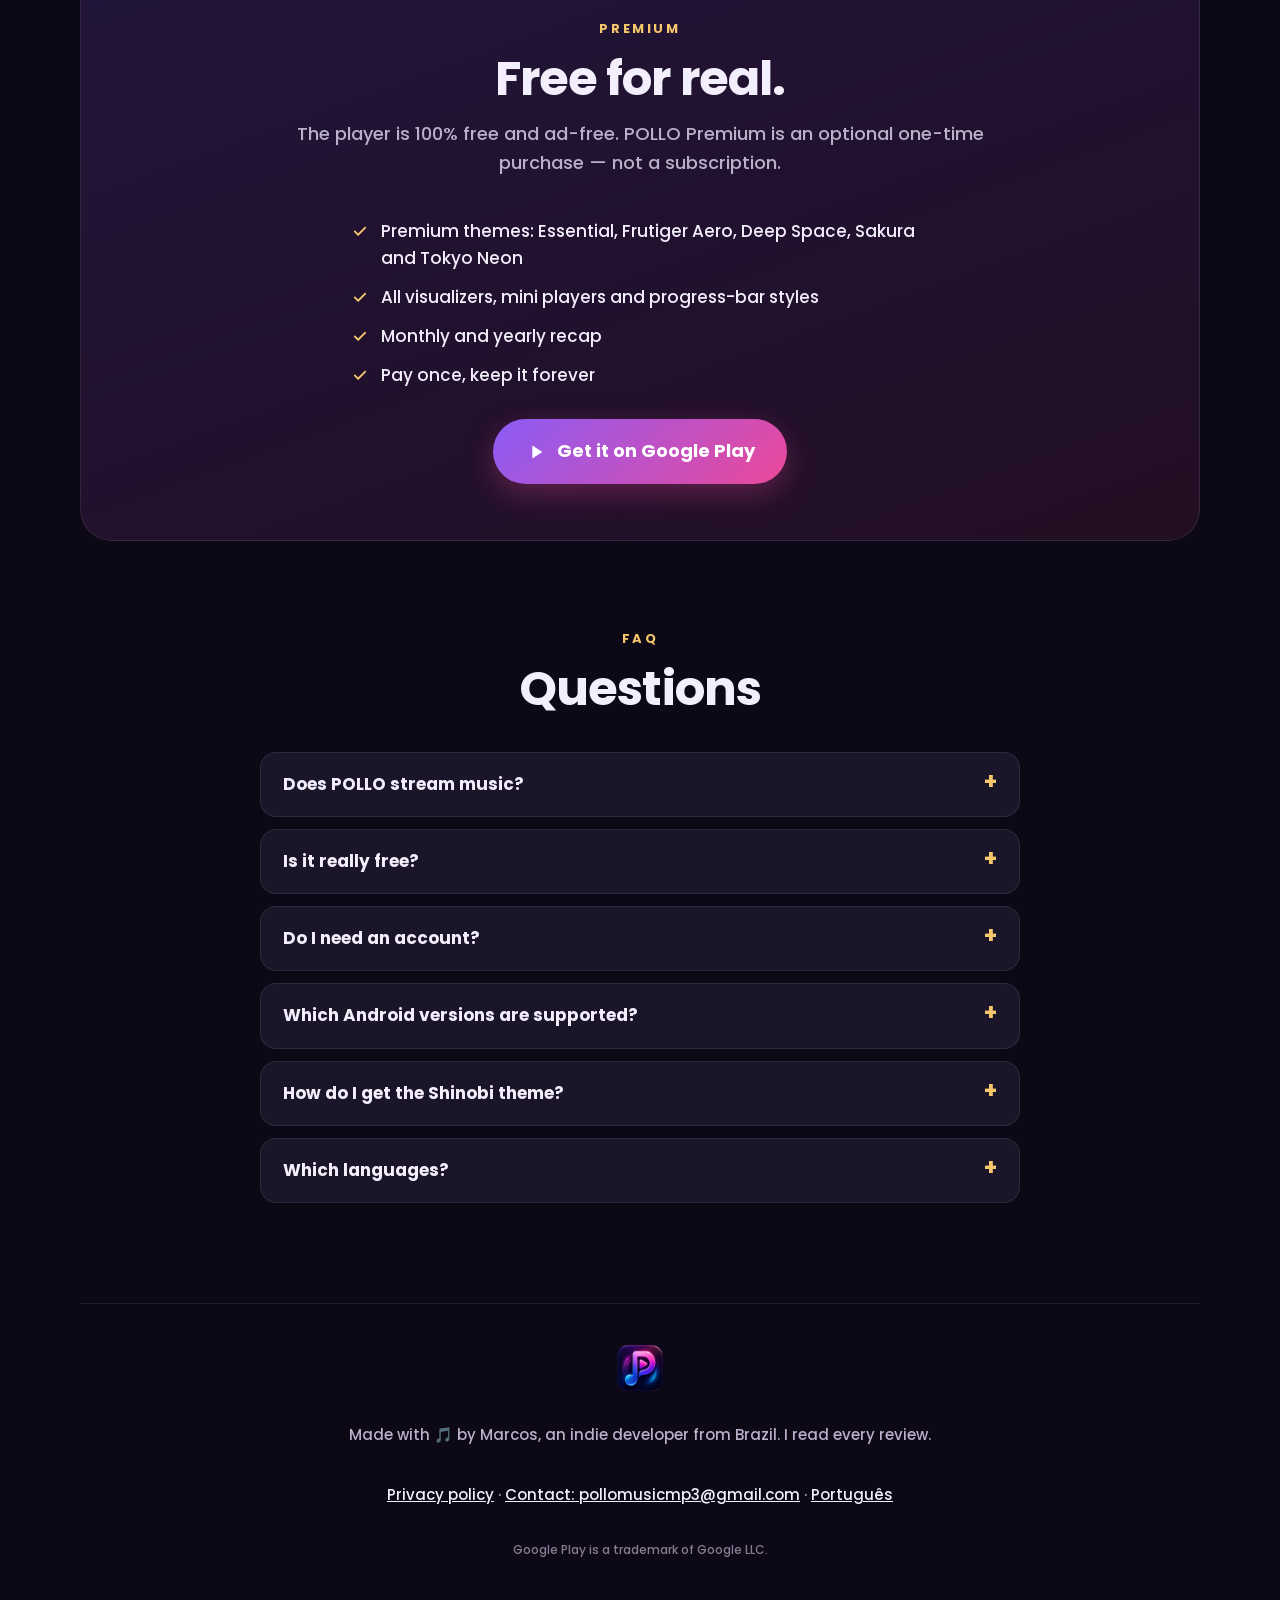
==== commit 3bb7abd1: "Essencial agora é tema Premium Co-Authored-By: Claude Opus 5.5 <noreply@anthropic.com>" ====
--- a/index.html
+++ b/index.html
@@ -55,10 +55,10 @@
 <section id="themes" class="bloco revela">
   <p class="olho">Themes</p><h2>Pick your world.</h2><p class="lead">Themes change the whole app — background, cards, mini player and animations.</p>
   <div class="temas">
-    <div class="temas-lista" role="tablist" aria-label="Themes"><button type="button" role="tab" class="tema-bt on" aria-selected="true" data-img="assets/img/essencial-escuro.webp" data-nome="Essential" data-selo="free" data-selotx="Free" data-desc="Just what matters: a calm painted landscape, a clean home screen and nothing else in the way. Light and dark."><span class="pt-cor pc-essencial-escuro"></span>Essential</button><button type="button" role="tab" class="tema-bt" aria-selected="false" data-img="assets/img/home-en.webp" data-nome="Default" data-selo="free" data-selotx="Free" data-desc="The original POLLO: colorful cards, daily mix and an animated aurora background."><span class="pt-cor pc-home-en"></span>Default</button><button type="button" role="tab" class="tema-bt" aria-selected="false" data-img="assets/img/synthwave.webp" data-nome="Synthwave 80s" data-selo="free" data-selotx="Free" data-desc="A neon sun, a glowing grid and the whole app in retro pink and purple."><span class="pt-cor pc-synthwave"></span>Synthwave 80s</button><button type="button" role="tab" class="tema-bt" aria-selected="false" data-img="assets/img/sakura.webp" data-nome="Sakura" data-selo="premium" data-selotx="Premium" data-desc="Cherry blossoms, Mount Fuji and petals falling across your library."><span class="pt-cor pc-sakura"></span>Sakura</button><button type="button" role="tab" class="tema-bt" aria-selected="false" data-img="assets/img/space.webp" data-nome="Deep Space" data-selo="premium" data-selotx="Premium" data-desc="Nebulas, planets and a hidden jump to hyperspace."><span class="pt-cor pc-space"></span>Deep Space</button><button type="button" role="tab" class="tema-bt" aria-selected="false" data-img="assets/img/tokyo.webp" data-nome="Tokyo Neon" data-selo="premium" data-selotx="Premium" data-desc="A rainy neon alley with glowing signs and reflections."><span class="pt-cor pc-tokyo"></span>Tokyo Neon</button><button type="button" role="tab" class="tema-bt" aria-selected="false" data-img="assets/img/shinobi.webp" data-nome="Shinobi" data-selo="earn" data-selotx="Earn it" data-desc="The trophy: unlock all regular achievements and ninjas move into your home screen."><span class="pt-cor pc-shinobi"></span>Shinobi</button></div>
+    <div class="temas-lista" role="tablist" aria-label="Themes"><button type="button" role="tab" class="tema-bt on" aria-selected="true" data-img="assets/img/essencial-escuro.webp" data-nome="Essential" data-selo="premium" data-selotx="Premium" data-desc="Just what matters: a calm painted landscape, a clean home screen and nothing else in the way. Light and dark."><span class="pt-cor pc-essencial-escuro"></span>Essential</button><button type="button" role="tab" class="tema-bt" aria-selected="false" data-img="assets/img/home-en.webp" data-nome="Default" data-selo="free" data-selotx="Free" data-desc="The original POLLO: colorful cards, daily mix and an animated aurora background."><span class="pt-cor pc-home-en"></span>Default</button><button type="button" role="tab" class="tema-bt" aria-selected="false" data-img="assets/img/synthwave.webp" data-nome="Synthwave 80s" data-selo="free" data-selotx="Free" data-desc="A neon sun, a glowing grid and the whole app in retro pink and purple."><span class="pt-cor pc-synthwave"></span>Synthwave 80s</button><button type="button" role="tab" class="tema-bt" aria-selected="false" data-img="assets/img/sakura.webp" data-nome="Sakura" data-selo="premium" data-selotx="Premium" data-desc="Cherry blossoms, Mount Fuji and petals falling across your library."><span class="pt-cor pc-sakura"></span>Sakura</button><button type="button" role="tab" class="tema-bt" aria-selected="false" data-img="assets/img/space.webp" data-nome="Deep Space" data-selo="premium" data-selotx="Premium" data-desc="Nebulas, planets and a hidden jump to hyperspace."><span class="pt-cor pc-space"></span>Deep Space</button><button type="button" role="tab" class="tema-bt" aria-selected="false" data-img="assets/img/tokyo.webp" data-nome="Tokyo Neon" data-selo="premium" data-selotx="Premium" data-desc="A rainy neon alley with glowing signs and reflections."><span class="pt-cor pc-tokyo"></span>Tokyo Neon</button><button type="button" role="tab" class="tema-bt" aria-selected="false" data-img="assets/img/shinobi.webp" data-nome="Shinobi" data-selo="earn" data-selotx="Earn it" data-desc="The trophy: unlock all regular achievements and ninjas move into your home screen."><span class="pt-cor pc-shinobi"></span>Shinobi</button></div>
     <div class="temas-palco">
       <div class="cel cel-tema"><img id="temaImg" src="assets/img/essencial-escuro.webp" alt="Essential" width="270" height="600"></div>
-      <div class="temas-info" aria-live="polite"><span id="temaSelo" class="selo selo-free">Free</span><h3 id="temaNome">Essential</h3><p id="temaDesc">Just what matters: a calm painted landscape, a clean home screen and nothing else in the way. Light and dark.</p></div>
+      <div class="temas-info" aria-live="polite"><span id="temaSelo" class="selo selo-premium">Premium</span><h3 id="temaNome">Essential</h3><p id="temaDesc">Just what matters: a calm painted landscape, a clean home screen and nothing else in the way. Light and dark.</p></div>
     </div>
   </div>
 </section>
@@ -81,7 +81,7 @@
 
 <section class="bloco premium revela">
   <p class="olho">Premium</p><h2>Free for real.</h2><p class="lead">The player is 100% free and ad-free. POLLO Premium is an optional one-time purchase — not a subscription.</p>
-  <ul class="lista"><li><svg viewBox="0 0 24 24" width="18" height="18" aria-hidden="true"><path d="M5 12.5l4.5 4.5L19 7.5" fill="none" stroke="currentColor" stroke-width="2.4" stroke-linecap="round" stroke-linejoin="round"/></svg>Premium themes: Frutiger Aero, Deep Space, Sakura and Tokyo Neon</li><li><svg viewBox="0 0 24 24" width="18" height="18" aria-hidden="true"><path d="M5 12.5l4.5 4.5L19 7.5" fill="none" stroke="currentColor" stroke-width="2.4" stroke-linecap="round" stroke-linejoin="round"/></svg>All visualizers, mini players and progress-bar styles</li><li><svg viewBox="0 0 24 24" width="18" height="18" aria-hidden="true"><path d="M5 12.5l4.5 4.5L19 7.5" fill="none" stroke="currentColor" stroke-width="2.4" stroke-linecap="round" stroke-linejoin="round"/></svg>Monthly and yearly recap</li><li><svg viewBox="0 0 24 24" width="18" height="18" aria-hidden="true"><path d="M5 12.5l4.5 4.5L19 7.5" fill="none" stroke="currentColor" stroke-width="2.4" stroke-linecap="round" stroke-linejoin="round"/></svg>Pay once, keep it forever</li></ul>
+  <ul class="lista"><li><svg viewBox="0 0 24 24" width="18" height="18" aria-hidden="true"><path d="M5 12.5l4.5 4.5L19 7.5" fill="none" stroke="currentColor" stroke-width="2.4" stroke-linecap="round" stroke-linejoin="round"/></svg>Premium themes: Essential, Frutiger Aero, Deep Space, Sakura and Tokyo Neon</li><li><svg viewBox="0 0 24 24" width="18" height="18" aria-hidden="true"><path d="M5 12.5l4.5 4.5L19 7.5" fill="none" stroke="currentColor" stroke-width="2.4" stroke-linecap="round" stroke-linejoin="round"/></svg>All visualizers, mini players and progress-bar styles</li><li><svg viewBox="0 0 24 24" width="18" height="18" aria-hidden="true"><path d="M5 12.5l4.5 4.5L19 7.5" fill="none" stroke="currentColor" stroke-width="2.4" stroke-linecap="round" stroke-linejoin="round"/></svg>Monthly and yearly recap</li><li><svg viewBox="0 0 24 24" width="18" height="18" aria-hidden="true"><path d="M5 12.5l4.5 4.5L19 7.5" fill="none" stroke="currentColor" stroke-width="2.4" stroke-linecap="round" stroke-linejoin="round"/></svg>Pay once, keep it forever</li></ul>
   <div class="ctas centro"><a class="bt bt-p bt-grande" href="https://play.google.com/store/apps/details?id=com.sonora.player&hl=en"><svg viewBox="0 0 24 24" width="22" height="22" aria-hidden="true"><path d="M8 5v14l11-7z" fill="currentColor"/></svg><span>Get it on Google Play</span></a></div>
 </section>
 
